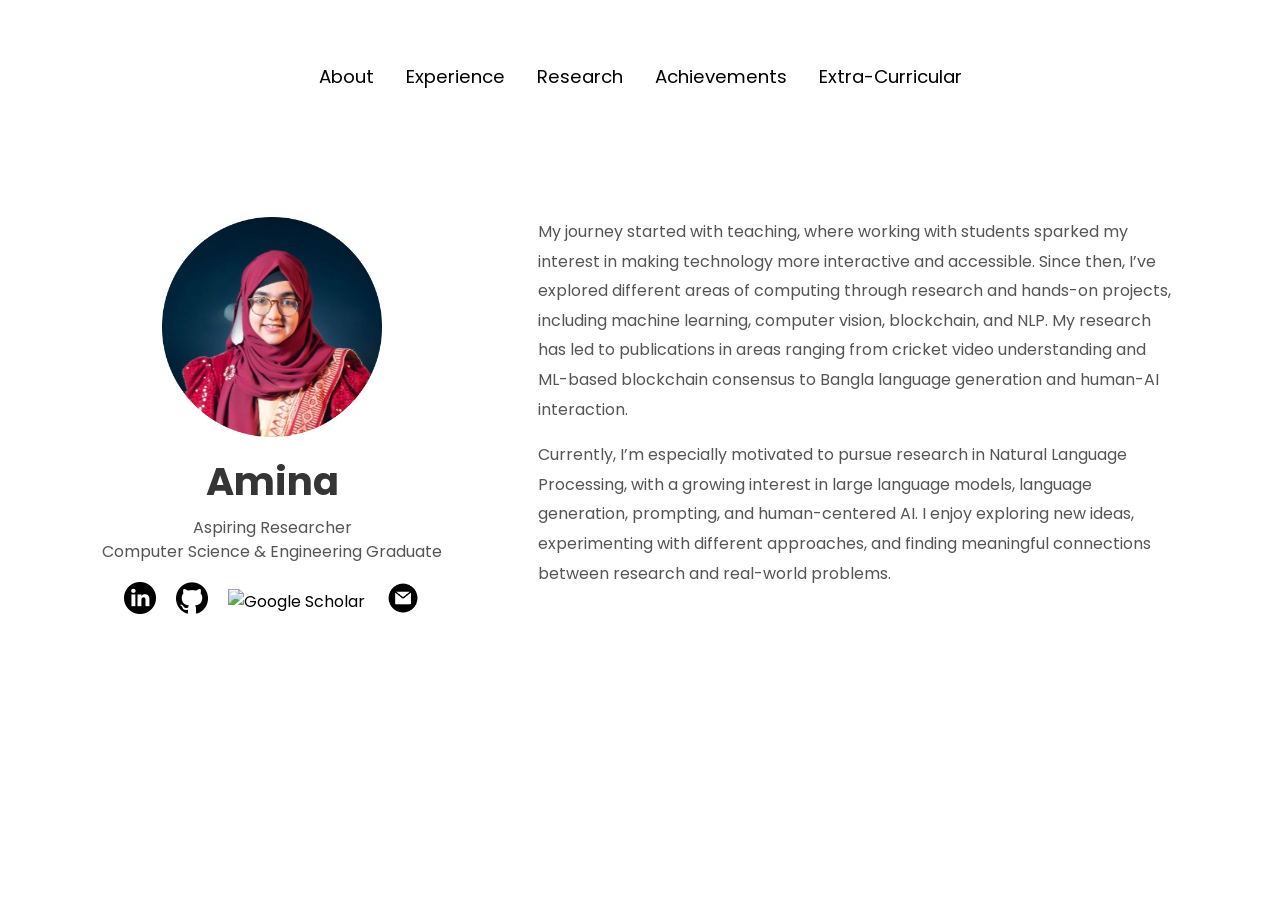
==== index.html @ 1cbef49a "Update index.html" ====
<!DOCTYPE html>
<html lang="en">
<head>
    <meta charset="UTF-8">
    <meta name="viewport" content="width=device-width, initial-scale=1.0">
    <title>Amina | Portfolio</title>
    <link rel="stylesheet" href="style.css">
    <link rel="stylesheet" href="home-layout.css">
    <link rel="stylesheet" href="mediaqueries.css">
</head>
<body>
    <nav id="desktop-nav">
        <ul class="nav-links">
            <li><a href="index.html">About</a></li>
            <li><a href="experience.html">Experience</a></li>
            <li><a href="research.html">Research</a></li>
            <li><a href="achievements.html">Achievements</a></li>
            <li><a href="extracurricular.html">Extra-Curricular</a></li>
        </ul>
    </nav>

    <nav id="hamburger-nav">
        <div class="hamburger-menu">
            <div class="hamburger-icon" onclick="toggleMenu()">
                <span></span>
                <span></span>
                <span></span>
            </div>
            <div class="menu-links">
                <a href="index.html" onclick="toggleMenu()">About</a>
                <a href="experience.html" onclick="toggleMenu()">Experience</a>
                <a href="research.html" onclick="toggleMenu()">Research</a>
                <a href="achievements.html" onclick="toggleMenu()">Achievements</a>
                <a href="extracurricular.html" onclick="toggleMenu()">Extra-Curricular</a>
            </div>
        </div>
    </nav>

    <main>
        <section id="profile">
            <div class="profile-left">
                <div class="section__pic-container">
                    <img src="./assets/amina-convo.png" alt="Amina's profile picture">
                </div>

                <div class="profile-intro">
                    <h1 class="title">Amina</h1>
                    <p class="section__text__p2">
                        Aspiring Researcher
                    </p>
                    <p class="section__text__p2">
                        Computer Science &amp; Engineering Graduate
                    </p>

                    <div id="socials-container">
                        <a href="https://www.linkedin.com/in/aminaaaaa/" target="_blank" rel="noopener noreferrer">
                            <img src="./assets/linkedin.png" alt="LinkedIn" class="icon">
                        </a>

                        <a href="https://github.com/amina2155" target="_blank" rel="noopener noreferrer">
                            <img src="./assets/github.png" alt="GitHub" class="icon">
                        </a>

                        <a href="https://scholar.google.com/citations?user=hkPUuo4AAAAJ&hl=en"
                           target="_blank" rel="noopener noreferrer">
                            <img src="https://icons.iconarchive.com/icons/academicons-team/academicons/128/google-scholar-icon.png"
                                 alt="Google Scholar" class="icon">
                        </a>

                        <a href="mailto:amina@iut-dhaka.edu">
                            <img src="./assets/email.png" alt="Email" class="icon email-icon">
                        </a>
                    </div>
                </div>
            </div>

            <div class="profile-story">

                <p>

My journey started with teaching, where working with students sparked my interest in making technology more interactive and accessible. Since then, I’ve explored different areas of computing through research and hands-on projects, including machine learning, computer vision, blockchain, and NLP. My research has led to publications in areas ranging from cricket video understanding and ML-based blockchain consensus to Bangla language generation and human-AI interaction.
</p>
                <p>
Currently, I’m especially motivated to pursue research in Natural Language Processing, with a growing interest in large language models, language generation, prompting, and human-centered AI. I enjoy exploring new ideas, experimenting with different approaches, and finding meaningful connections between research and real-world problems.
                </p>

            </div>
        </section>
    </main>

    <script src="script.js"></script>
</body>
</html>
---- style.css ----
@import url('https://fonts.googleapis.com/css2?family=Poppins:wght@300;400;500;600;700&display=swap');

* {
    margin: 0;
    padding: 0;
    box-sizing: border-box;
}

html {
    scroll-behavior: smooth;
}

body {
    font-family: 'Poppins', sans-serif;
    color: rgb(53, 53, 53);
    background: white;
}

p {
    color: rgb(85, 85, 85);
    line-height: 1.8;
}

a {
    color: black;
    text-decoration: none;
    transition: all 300ms ease;
}

a:hover {
    color: grey;
}

nav {
    display: flex;
    justify-content: space-around;
    align-items: center;
    height: 17vh;
}

.logo {
    font-size: 2rem;
}

.logo:hover {
    cursor: default;
}

.nav-links {
    display: flex;
    gap: 2rem;
    list-style: none;
    font-size: 1.15rem;
}

.nav-links a:hover {
    text-decoration: underline;
    text-underline-offset: 0.7rem;
    text-decoration-color: rgb(181, 181, 181);
}

#hamburger-nav {
    display: none;
}

.hamburger-menu {
    position: relative;
}

.hamburger-icon {
    display: flex;
    flex-direction: column;
    justify-content: space-between;
    height: 24px;
    width: 30px;
    cursor: pointer;
}

.hamburger-icon span {
    width: 100%;
    height: 2px;
    background-color: black;
    transition: all 0.3s ease-in-out;
}

.menu-links {
    position: absolute;
    top: 100%;
    right: 0;
    background: white;
    width: 180px;
    max-height: 0;
    overflow: hidden;
    transition: all 0.3s ease-in-out;
    z-index: 10;
}

.menu-links.open {
    max-height: 350px;
}

.menu-links a {
    display: block;
    padding: 12px;
    text-align: center;
    font-size: 1.1rem;
}

.hamburger-icon.open span:first-child {
    transform: rotate(45deg) translate(7px, 7px);
}

.hamburger-icon.open span:nth-child(2) {
    opacity: 0;
}

.hamburger-icon.open span:last-child {
    transform: rotate(-45deg) translate(7px, -7px);
}

/* HOME */

#profile {
    display: flex;
    justify-content: center;
    align-items: center;
    gap: 5rem;
    min-height: 58vh;
    margin: 0 10rem;
}

.section__pic-container {
    display: flex;
    width: 400px;
    height: 400px;
}

.section__pic-container img {
    width: 100%;
    height: 100%;
    object-fit: cover;
}

.section__text {
    align-self: center;
    text-align: center;
    max-width: 650px;
}

.section__text p {
    font-weight: 600;
}

.section__text__p1 {
    text-align: center;
    font-size: 1rem;
}

.section__text__p2 {
    font-size: 1.5rem;
    margin-bottom: 1rem;
}

.title {
    font-size: 3rem;
    text-align: center;
}

#socials-container {
    display: flex;
    justify-content: center;
    align-items: center;
    margin-top: 1.25rem;
    gap: 1.25rem;
}

.icon {
    cursor: pointer;
    height: 2rem;
    width: 2rem;
    object-fit: contain;
}

.email-icon {
    height: 2.25rem;
    width: 2.25rem;
}

/* ABOUT */

#about {
    max-width: 1050px;
    margin: 0 auto;
    padding: 4rem 2rem 7rem;
}

.story-container {
    max-width: 850px;
    margin: 2.5rem auto 4rem;
    text-align: center;
}

.story-container p {
    font-size: 1.05rem;
}

.page-links {
    display: grid;
    grid-template-columns: repeat(2, 1fr);
    gap: 1.5rem;
}

.page-link-card {
    padding: 2rem;
    border: 1px solid rgb(190, 190, 190);
    border-radius: 1.5rem;
    background: rgb(250, 250, 250);
}

.page-link-card:hover {
    transform: translateY(-5px);
    border-color: rgb(80, 80, 80);
}

.page-link-card span {
    color: rgb(130, 130, 130);
    font-size: 0.9rem;
}

.page-link-card h2 {
    margin: 0.7rem 0;
}

.page-link-card p {
    font-size: 0.95rem;
}

/* INNER PAGES */

.inner-page {
    max-width: 1100px;
    margin: 0 auto;
    padding: 3rem 1rem 5rem;
}

.page-content {
    margin-top: 0.5rem;
}

.content-card {
    padding: 2rem;
    margin-bottom: 1.5rem;
    border: 1px solid rgb(190, 190, 190);
    border-radius: 1.5rem;
    background: rgb(250, 250, 250);
}

.content-card h2 {
    margin-bottom: 0.5rem;
    color: rgb(40, 40, 40);
}

.date {
    margin-bottom: 1.2rem;
    font-size: 0.85rem;
}

.content-card ul {
    padding-left: 1.3rem;
    font-size: 0.85rem;
}

.content-card li {
    margin-bottom: 0.7rem;
    color: rgb(85, 85, 85);
    line-height: 1.5;
    font-size: 0.85rem;
}

/* PROJECTS */

.project-grid {
    display: grid;
    grid-template-columns: repeat(3, 1fr);
    gap: 1.5rem;
}

.project-card {
    margin-bottom: 0;
}

.project-img {
    width: 100%;
    height: 220px;
    object-fit: cover;
    border-radius: 1rem;
    margin-bottom: 1.2rem;
}

.outline-btn {
    display: inline-block;
    margin-top: 1rem;
    padding: 0.7rem 1.2rem;
    border: 1px solid rgb(100, 100, 100);
    border-radius: 2rem;
}

.outline-btn:hover {
    background: rgb(53, 53, 53);
    color: white;
}

/* SKILLS */

.skills-grid {
    display: grid;
    grid-template-columns: repeat(2, 1fr);
    gap: 1.5rem;
}

.skills-grid .content-card {
    margin-bottom: 0;
}

.skill-list {
    display: flex;
    flex-wrap: wrap;
    gap: 0.7rem;
    margin-top: 1.2rem;
}

.skill-list span {
    padding: 0.55rem 0.9rem;
    border: 1px solid rgb(190, 190, 190);
    border-radius: 1.5rem;
    background: white;
    color: rgb(70, 70, 70);
}
---- home-layout.css ----
/* Homepage profile layout */

#profile {
    display: flex;
    justify-content: center;
    align-items: flex-start; /* Align picture/story from the top */
    gap: 6rem;
    min-height: 72vh;
    margin: 0 8%;
    padding: 4rem 0;
}

.profile-left {
    width: 340px;
    flex: 0 0 340px;
    display: flex;
    flex-direction: column;
    align-items: center;
    text-align: center;
}

.profile-left .section__pic-container {
    width: 220px;
    height: 220px;
}

.profile-intro {
    width: 100%;
    margin-top: 1rem;
}

.profile-intro .title {
    font-size: 2.4rem;
    margin-bottom: 0.35rem;
}

.profile-intro .section__text__p2 {
    font-size: 1rem;
    line-height: 1.5;
    margin-bottom: 0;
}

.profile-intro #socials-container {
    margin-top: 1rem;
}

.profile-story {
    flex: 1;
    max-width: 720px;
    text-align: left;
    padding-top: 0; /* Keep story aligned with top of picture */
}

.profile-story .section__text__p1 {
    text-align: left;
    margin-bottom: 0.35rem;
}

.profile-story h2 {
    font-size: 2.2rem;
    margin-bottom: 1.25rem;
    color: rgb(40, 40, 40);
}

.profile-story p:not(.section__text__p1) {
    font-size: 1rem;
    line-height: 1.85;
    margin-bottom: 1rem;
}

/* Tablet */
@media screen and (max-width: 1200px) {
    #profile {
        gap: 3.5rem;
        margin: 0 5%;
    }

    .profile-left {
        width: 300px;
        flex-basis: 300px;
    }

    .profile-left .section__pic-container {
        width: 230px;
        height: 230px;
    }

    .profile-story h2 {
        font-size: 2rem;
    }
}

/* Mobile */
@media screen and (max-width: 768px) {
    #profile {
        flex-direction: column;
        align-items: center;
        min-height: auto;
        margin: 2rem 5% 0;
        padding: 1rem 0 4rem;
        gap: 2.5rem;
    }

    .profile-left {
        width: 100%;
        flex-basis: auto;
    }

    .profile-left .section__pic-container {
        width: 230px;
        height: 230px;
    }

    .profile-intro {
        margin-top: 1rem;
    }

    .profile-intro .title {
        font-size: 2rem;
    }

    .profile-intro .section__text__p2 {
        font-size: 1rem;
    }

    .profile-story {
        width: 100%;
        max-width: 700px;
        text-align: center;
    }

    .profile-story .section__text__p1 {
        text-align: center;
    }

    .profile-story h2 {
        font-size: 1.5rem;
    }

    .profile-story p:not(.section__text__p1) {
        text-align: left;
        font-size: 0.90rem;
    }
}

@media screen and (max-width: 500px) {
    .profile-left .section__pic-container {
        width: 200px;
        height: 200px;
    }

    .profile-intro .title {
        font-size: 1.5rem;
    }

    .profile-intro .section__text__p2 {
        font-size: 0.95rem;
    }

    .profile-story h2 {
        font-size: 1.7rem;
    }
}
---- mediaqueries.css ----
@media screen and (max-width: 1200px) {
    #desktop-nav {
        display: none;
    }

    #hamburger-nav {
        display: flex;
    }

    #profile {
        margin: 0 5%;
        gap: 3rem;
    }

    .section__pic-container {
        width: 300px;
        height: 300px;
    }

    .title {
        font-size: 2.5rem;
    }

    .project-grid {
        grid-template-columns: repeat(2, 1fr);
    }
}

@media screen and (max-width: 768px) {
    nav {
        height: 12vh;
    }

    #profile {
        flex-direction: column;
        min-height: auto;
        margin-top: 3rem;
        gap: 2rem;
        text-align: center;
    }

    .section__pic-container {
        width: 275px;
        height: 275px;
    }

    .section__text__p2 {
        font-size: 1.25rem;
    }

    .title {
        font-size: 2.2rem;
    }

    #about {
        padding-top: 5rem;
    }

    .page-links,
    .project-grid,
    .skills-grid {
        grid-template-columns: 1fr;
    }

    .inner-page {
        padding-top: 4rem;
    }
}

@media screen and (max-width: 500px) {
    .logo {
        font-size: 1.5rem;
    }

    #profile {
        margin: 2rem 5% 0;
    }

    .section__pic-container {
        width: 230px;
        height: 230px;
    }

    .title {
        font-size: 2rem;
    }

    .section__text__p2 {
        font-size: 1.1rem;
    }

    #about,
    .inner-page {
        padding-left: 1rem;
        padding-right: 1rem;
    }

    .content-card,
    .page-link-card {
        padding: 1.4rem;
    }
}
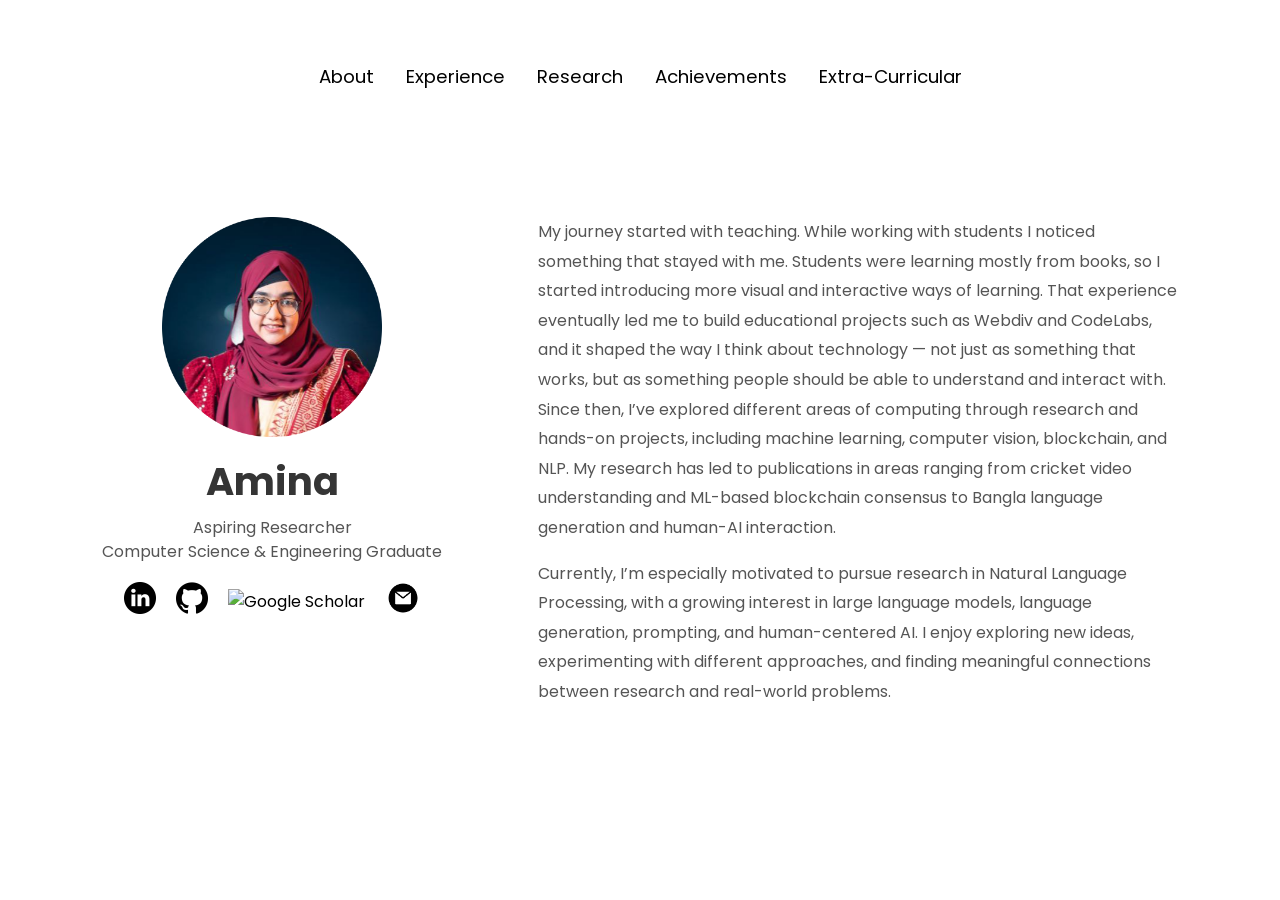
==== commit 02361025: "Update index.html" ====
--- a/index.html
+++ b/index.html
@@ -78,10 +78,22 @@
 
                 <p>
 
-My journey started with teaching, where working with students sparked my interest in making technology more interactive and accessible. Since then, I’ve explored different areas of computing through research and hands-on projects, including machine learning, computer vision, blockchain, and NLP. My research has led to publications in areas ranging from cricket video understanding and ML-based blockchain consensus to Bangla language generation and human-AI interaction.
+My journey started with teaching. While working with students I noticed something that stayed with me. 
+                    Students were learning mostly from books, 
+                    so I started introducing more visual and interactive ways of learning. 
+                    That experience eventually led me to build educational projects such as Webdiv and CodeLabs, 
+                    and it shaped the way I think about technology — not just as something that works, 
+                    but as something people should be able to understand and interact with.
+                    Since then, I’ve explored different areas of computing through research and hands-on projects, 
+                    including machine learning, computer vision, blockchain, and NLP. 
+                    My research has led to publications in areas ranging from cricket video understanding and 
+                    ML-based blockchain consensus to Bangla language generation and human-AI interaction.
 </p>
                 <p>
-Currently, I’m especially motivated to pursue research in Natural Language Processing, with a growing interest in large language models, language generation, prompting, and human-centered AI. I enjoy exploring new ideas, experimenting with different approaches, and finding meaningful connections between research and real-world problems.
+Currently, I’m especially motivated to pursue research in Natural Language Processing, 
+                    with a growing interest in large language models, language generation, prompting, 
+                    and human-centered AI. I enjoy exploring new ideas, experimenting with different approaches, 
+                    and finding meaningful connections between research and real-world problems.
                 </p>
 
             </div>
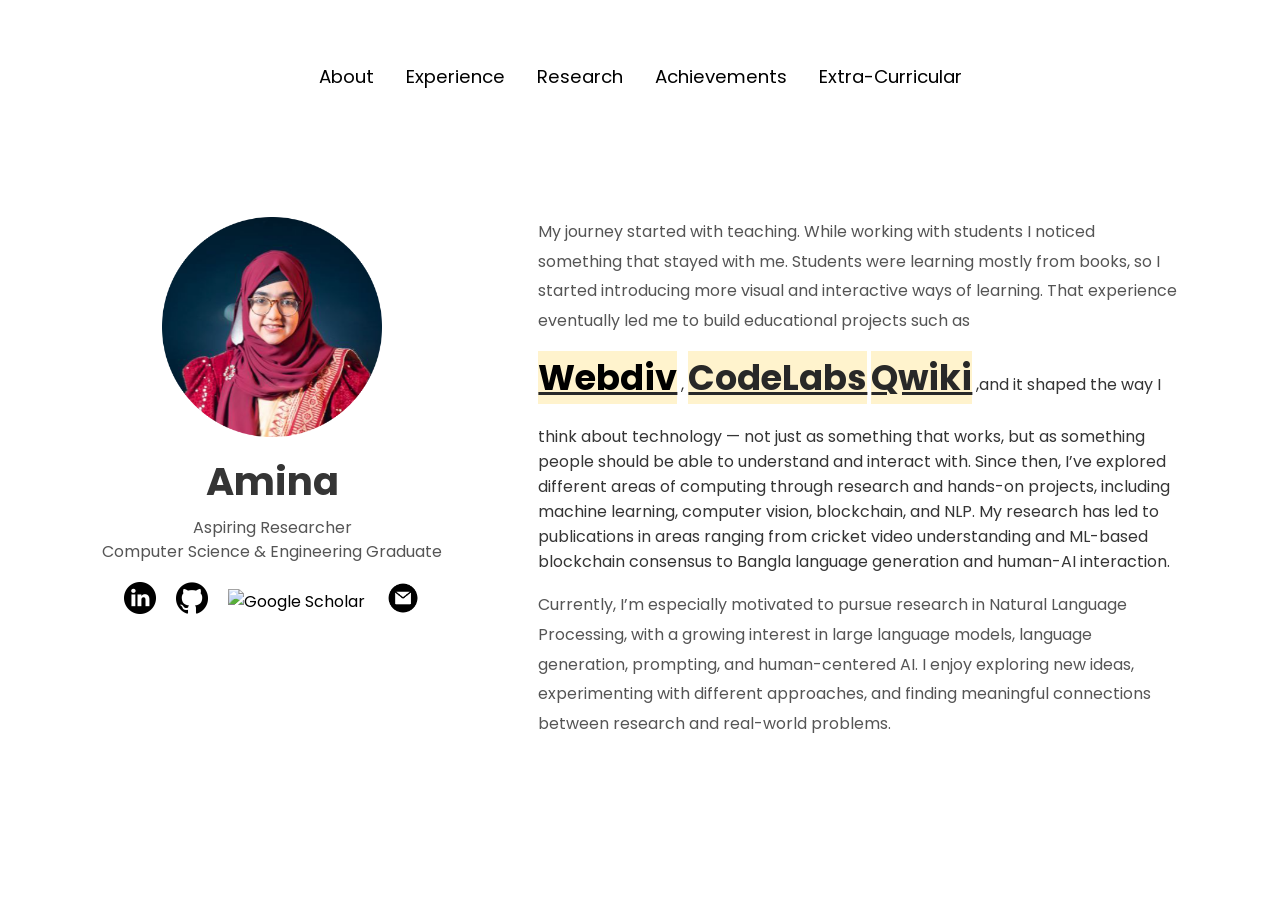
==== commit 8473ca17: "Update index.html" ====
--- a/index.html
+++ b/index.html
@@ -81,8 +81,20 @@
 My journey started with teaching. While working with students I noticed something that stayed with me. 
                     Students were learning mostly from books, 
                     so I started introducing more visual and interactive ways of learning. 
-                    That experience eventually led me to build educational projects such as Webdiv and CodeLabs, 
-                    and it shaped the way I think about technology — not just as something that works, 
+                    That experience eventually led me to build educational projects such as 
+                        <a href="https://github.com/amina2155/Webdiv" target="_blank">
+                            <h2 style="text-decoration: underline; background-color: #fff3cd; display: inline-block;">
+                                Webdiv <i class="fa-solid fa-arrow-up-right-from-square"></i></h2>
+                        </a>,
+                        <a href="https://www.youtube.com/embed/4mvR2jQD7w8" target="_blank">
+                            <h2 style="text-decoration: underline; background-color: #fff3cd; display: inline-block;">
+                                CodeLabs <i class="fa-solid fa-arrow-up-right-from-square"></i></h2>
+                        </a>
+                        <a href="https://github.com/amina2155/Qwiki" target="_blank">
+                            <h2 style="text-decoration: underline; background-color: #fff3cd; display: inline-block;">
+                                Qwiki <i class="fa-solid fa-arrow-up-right-from-square"></i></h2>
+                        </a>
+                    ,and it shaped the way I think about technology — not just as something that works, 
                     but as something people should be able to understand and interact with.
                     Since then, I’ve explored different areas of computing through research and hands-on projects, 
                     including machine learning, computer vision, blockchain, and NLP. 
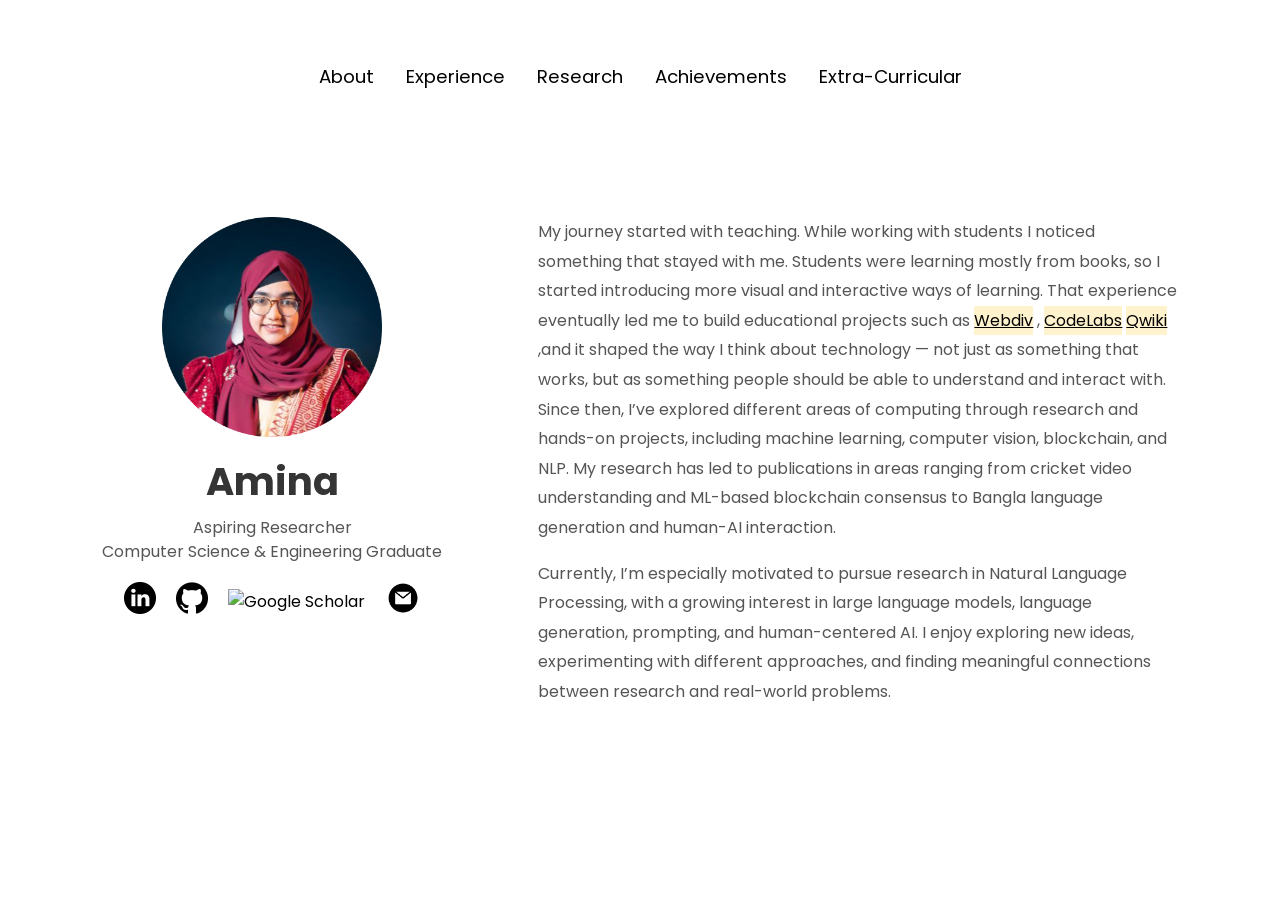
==== commit 9dfda7a7: "Update index.html" ====
--- a/index.html
+++ b/index.html
@@ -83,16 +83,16 @@
                     so I started introducing more visual and interactive ways of learning. 
                     That experience eventually led me to build educational projects such as 
                         <a href="https://github.com/amina2155/Webdiv" target="_blank">
-                            <h2 style="text-decoration: underline; background-color: #fff3cd; display: inline-block;">
-                                Webdiv <i class="fa-solid fa-arrow-up-right-from-square"></i></h2>
+                            <span style="text-decoration: underline; background-color: #fff3cd; display: inline-block;">
+                                Webdiv <i class="fa-solid fa-arrow-up-right-from-square"></i></span>
                         </a>,
                         <a href="https://www.youtube.com/embed/4mvR2jQD7w8" target="_blank">
-                            <h2 style="text-decoration: underline; background-color: #fff3cd; display: inline-block;">
-                                CodeLabs <i class="fa-solid fa-arrow-up-right-from-square"></i></h2>
+                            <span style="text-decoration: underline; background-color: #fff3cd; display: inline-block;">
+                                CodeLabs <i class="fa-solid fa-arrow-up-right-from-square"></i></span>
                         </a>
                         <a href="https://github.com/amina2155/Qwiki" target="_blank">
-                            <h2 style="text-decoration: underline; background-color: #fff3cd; display: inline-block;">
-                                Qwiki <i class="fa-solid fa-arrow-up-right-from-square"></i></h2>
+                            <span style="text-decoration: underline; background-color: #fff3cd; display: inline-block;">
+                                Qwiki <i class="fa-solid fa-arrow-up-right-from-square"></i></span>
                         </a>
                     ,and it shaped the way I think about technology — not just as something that works, 
                     but as something people should be able to understand and interact with.
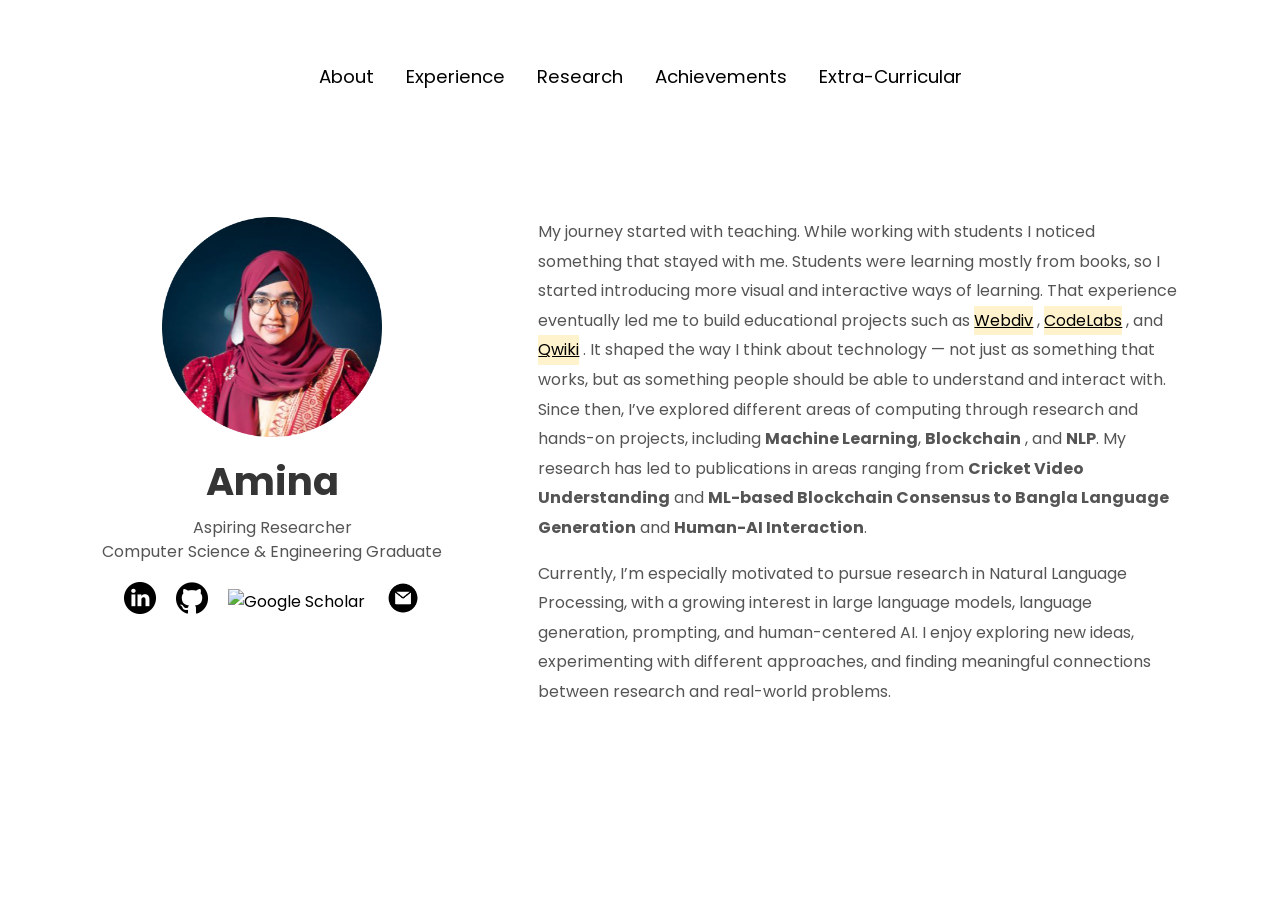
==== commit 5e0c1f4e: "Update index.html" ====
--- a/index.html
+++ b/index.html
@@ -89,17 +89,17 @@
                         <a href="https://www.youtube.com/embed/4mvR2jQD7w8" target="_blank">
                             <span style="text-decoration: underline; background-color: #fff3cd; display: inline-block;">
                                 CodeLabs <i class="fa-solid fa-arrow-up-right-from-square"></i></span>
-                        </a>
+                        </a>, and
                         <a href="https://github.com/amina2155/Qwiki" target="_blank">
                             <span style="text-decoration: underline; background-color: #fff3cd; display: inline-block;">
                                 Qwiki <i class="fa-solid fa-arrow-up-right-from-square"></i></span>
                         </a>
-                    ,and it shaped the way I think about technology — not just as something that works, 
+                    . It shaped the way I think about technology — not just as something that works, 
                     but as something people should be able to understand and interact with.
                     Since then, I’ve explored different areas of computing through research and hands-on projects, 
-                    including machine learning, computer vision, blockchain, and NLP. 
-                    My research has led to publications in areas ranging from cricket video understanding and 
-                    ML-based blockchain consensus to Bangla language generation and human-AI interaction.
+                    including <strong>Machine Learning</strong>, <strong>Blockchain</strong> , and <strong>NLP</strong>. 
+                    My research has led to publications in areas ranging from <strong>Cricket Video Understanding</strong> and 
+                    <strong>ML-based Blockchain Consensus to Bangla Language Generation</strong> and <strong>Human-AI Interaction</strong>.
 </p>
                 <p>
 Currently, I’m especially motivated to pursue research in Natural Language Processing, 
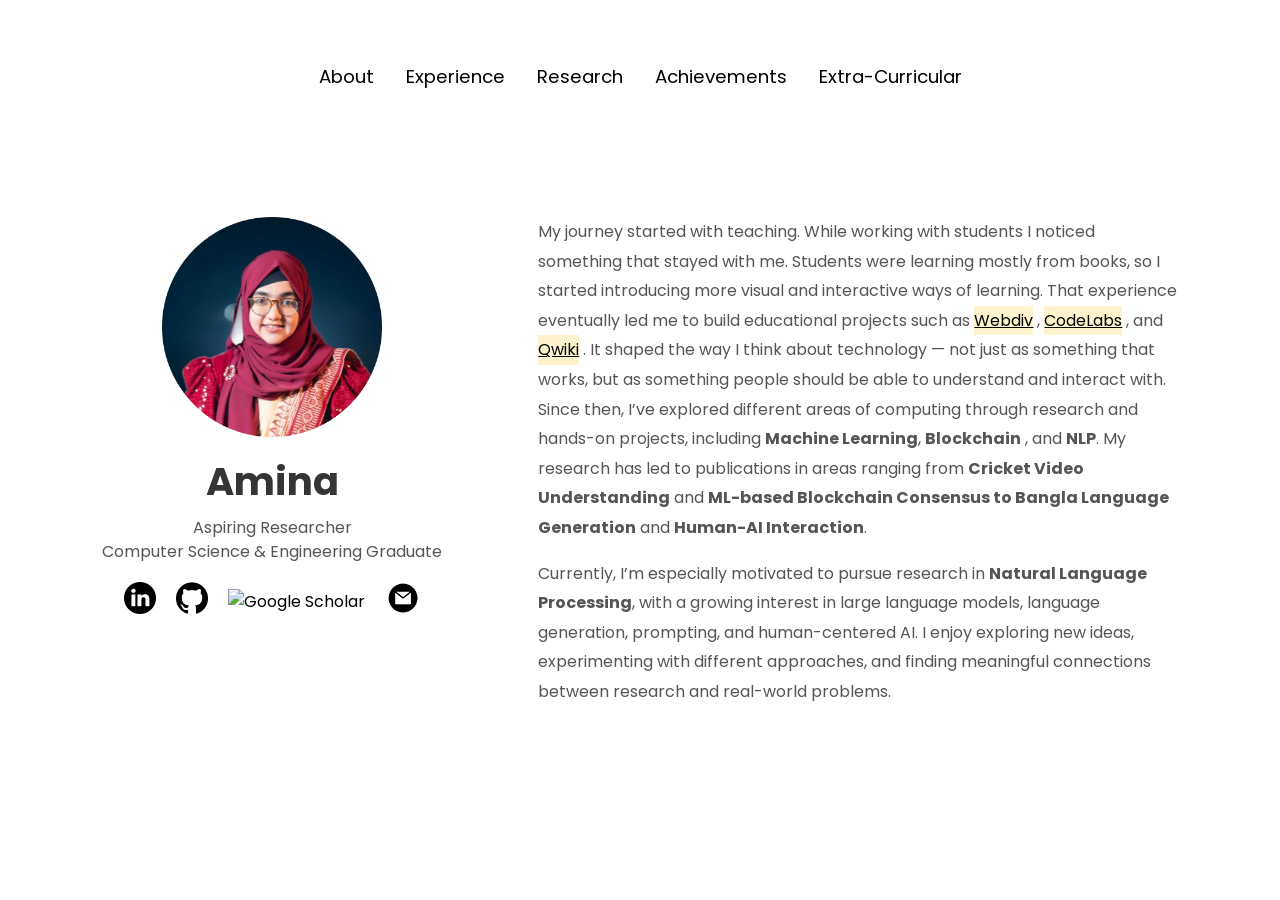
==== commit d04fa4a9: "Update index.html" ====
--- a/index.html
+++ b/index.html
@@ -102,7 +102,7 @@
                     <strong>ML-based Blockchain Consensus to Bangla Language Generation</strong> and <strong>Human-AI Interaction</strong>.
 </p>
                 <p>
-Currently, I’m especially motivated to pursue research in Natural Language Processing, 
+Currently, I’m especially motivated to pursue research in <strong>Natural Language Processing</strong>, 
                     with a growing interest in large language models, language generation, prompting, 
                     and human-centered AI. I enjoy exploring new ideas, experimenting with different approaches, 
                     and finding meaningful connections between research and real-world problems.
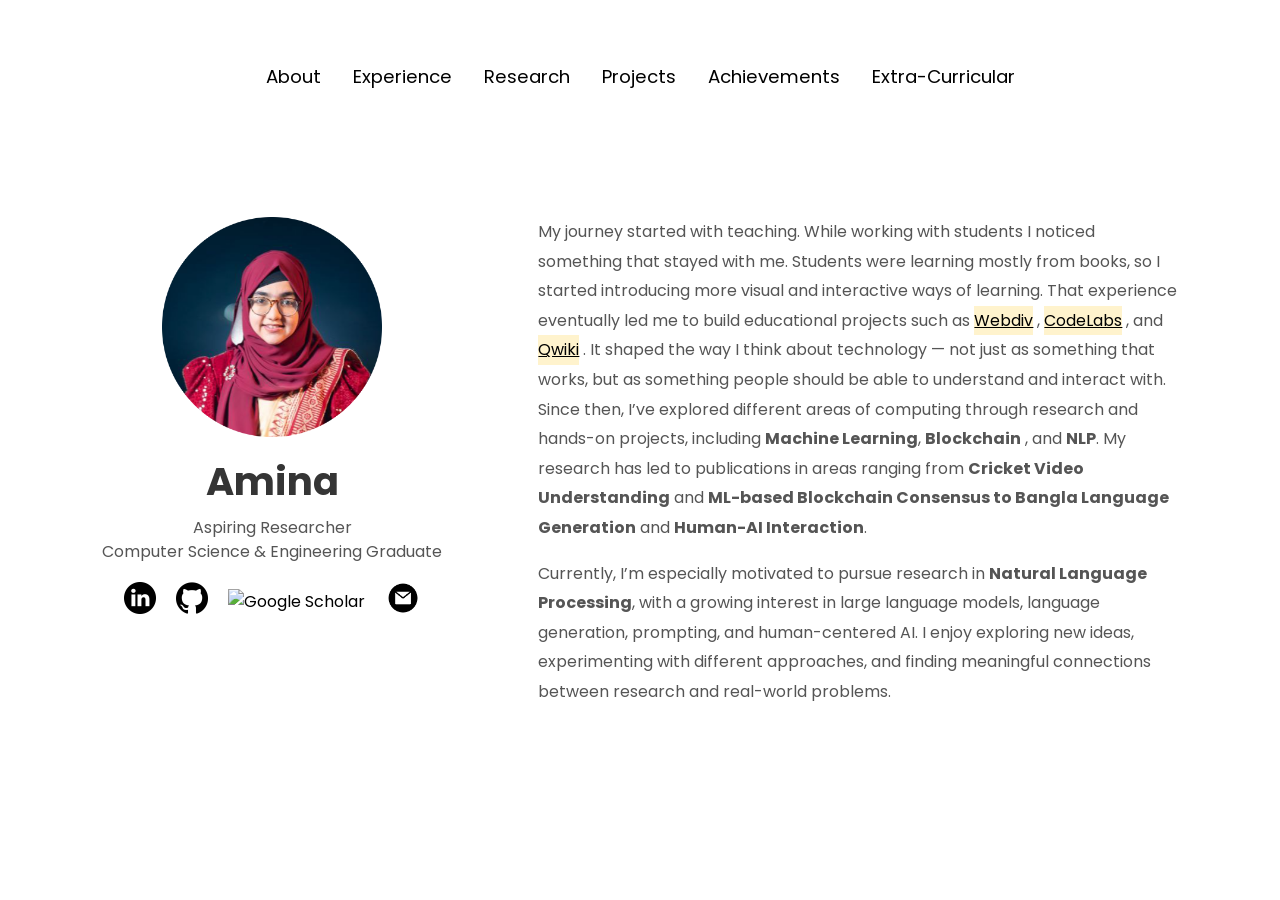
==== commit faa9e4e3: "Update index.html" ====
--- a/index.html
+++ b/index.html
@@ -14,6 +14,7 @@
             <li><a href="index.html">About</a></li>
             <li><a href="experience.html">Experience</a></li>
             <li><a href="research.html">Research</a></li>
+            <li><a href="projects.html">Projects</a></li>
             <li><a href="achievements.html">Achievements</a></li>
             <li><a href="extracurricular.html">Extra-Curricular</a></li>
         </ul>
@@ -30,6 +31,8 @@
                 <a href="index.html" onclick="toggleMenu()">About</a>
                 <a href="experience.html" onclick="toggleMenu()">Experience</a>
                 <a href="research.html" onclick="toggleMenu()">Research</a>
+                <a href="projects.html" onclick="toggleMenu()">Projects</a>
+                
                 <a href="achievements.html" onclick="toggleMenu()">Achievements</a>
                 <a href="extracurricular.html" onclick="toggleMenu()">Extra-Curricular</a>
             </div>
@@ -82,7 +85,7 @@
                     Students were learning mostly from books, 
                     so I started introducing more visual and interactive ways of learning. 
                     That experience eventually led me to build educational projects such as 
-                        <a href="https://github.com/amina2155/Webdiv" target="_blank">
+                        <a href="https://www.youtube.com/watch?v=whHHjaWJI3A" target="_blank">
                             <span style="text-decoration: underline; background-color: #fff3cd; display: inline-block;">
                                 Webdiv <i class="fa-solid fa-arrow-up-right-from-square"></i></span>
                         </a>,
